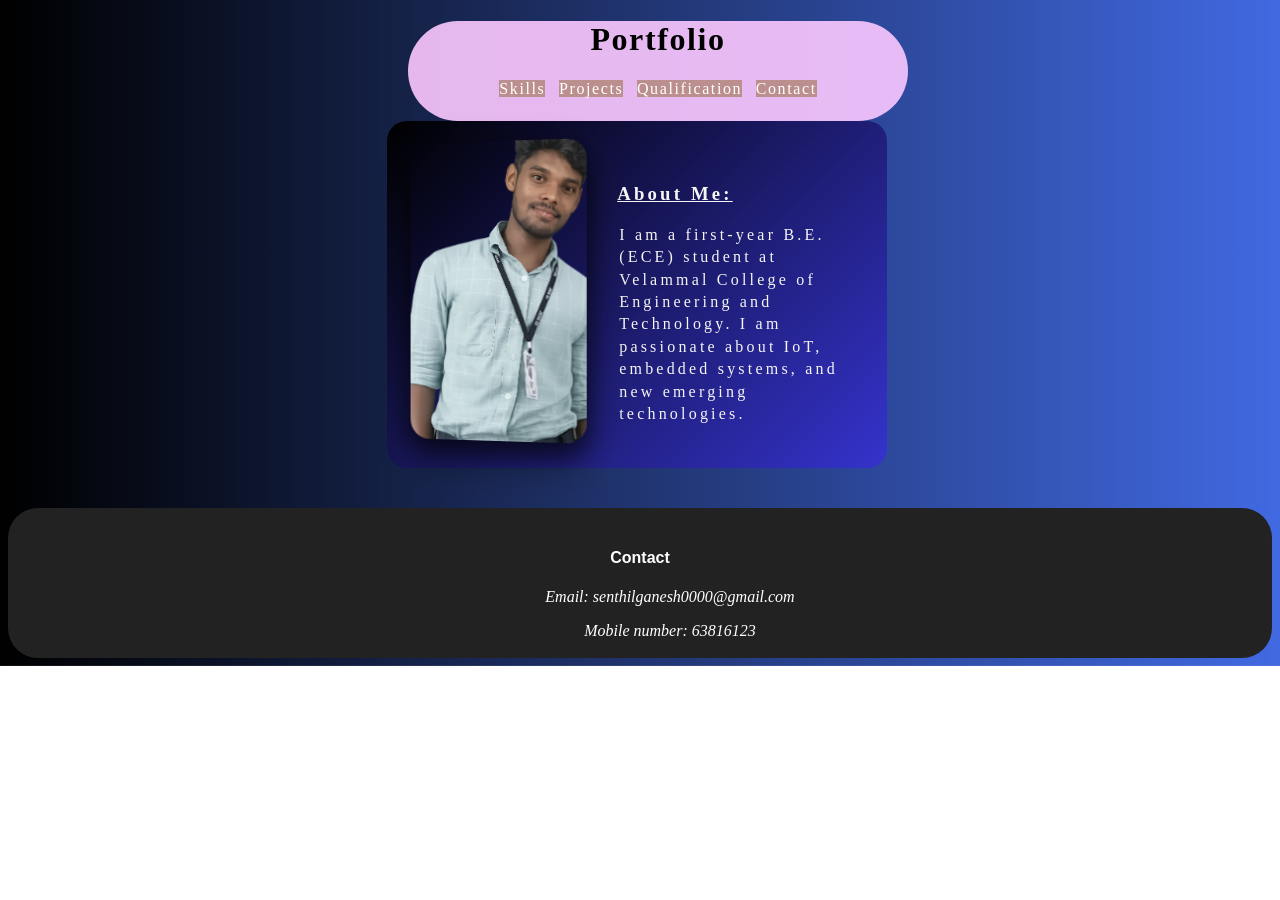
==== Protfolio/index.html @ 458b2231 "Add files via upload" ====
<!DOCTYPE html>
<html>
<head>
    <title>Senthi Ganesh Paulraj.K</title>
    <meta charset="UTF-8">
    <link rel="stylesheet" href="style.css">
</head>

<body>

    <!-- Top Menu -->
    <div class="top-menu">
        <h1>Portfolio</h1>
        <a href="skills.html" style="text-decoration: none;">Skills</a>
        <a href="projects.html" style="text-decoration: none;">Projects</a>
        <a href="qualification.html" style="text-decoration: none;">Qualification</a>
        <a href="#conc" style="text-decoration: none;">Contact</a>
    </div>

    <!-- About Section with Image -->
    <div class="about">
        <div class="about-content">

            <!-- Profile Image -->
            <div class="profile-img">
                <img src="senthil.png" alt="Senthil">
            </div>

            <!-- About Text -->
            <div class="about-text">
                <h3>About Me:</h3>
                <article>
                    I am a first-year B.E. (ECE) student at Velammal College of Engineering and Technology.
                    I am passionate about IoT, embedded systems, and new emerging technologies.
                </article>
            </div>

        </div>
    </div>

    <!-- Contact Section -->
    <div class="contact" id="conc">
        <h4>Contact</h4>
        <address>
            <p>Email:
                <a href="mailto:senthilganesh0000@gmail.com" style="text-decoration: none;color: white;">
                    senthilganesh0000@gmail.com
                </a>
            </p>
            <p>Mobile number: 63816123</p>
        </address>
    </div>

</body>
</html>
---- Protfolio/style.css ----
body {
  background-image: linear-gradient(90deg,#000000,royalblue);
  background-size: cover;        
  background-position: center;   
  background-repeat: no-repeat;  
  text-decoration: none;
}

.top-menu{
    background-color: rgba(252, 200, 255, 0.9);
    text-decoration: none;
    font-family: Cambria, Cochin, Georgia, Times, 'Times New Roman', serif;
    letter-spacing: 0.1em;
    text-align: center;
    width: 500px;
    height: 100px;
   margin-left: 400px;
   word-spacing: 0.5em;
   border-radius: 200px;
}
.top-menu a{
    color: white;
    background-color: rosybrown;
}

.about{
  background: linear-gradient(135deg, #000000, #3533cd);
  border-radius: 20px;
  letter-spacing: 0.2em;
  width: 500px;
  line-height: 1.4em;
  color: whitesmoke;
  margin-left:30%;
}
.about h3{
    text-decoration: underline;
}
.about article{
    margin-left: 2px;
}
.about:hover {
  transition: transform 0.3s ease;
   transform: scale(1.05);
  background-color: #00adb5;
}

.projects {
  padding: 20px;
  text-align: center;
}

.projects h3{
      font-family: Verdana, Geneva, Tahoma, sans-serif;
      color: white;
}

#repo-container {
  display: grid;
  grid-template-columns: repeat(auto-fit, minmax(250px, 1fr));
  gap: 20px;
  margin-top: 20px;
}

.repo-card {
   background-color: #333;
  color: white;
  padding: 20px;
  border-radius: 10px;
  transition: transform 0.3s, background 0.3s;
}

.repo-card:hover {
  transform: scale(1.05);
  background-color: #00adb5;
  box-shadow: black 0px 0px 10px;
}

.repo-card h4 {
  margin-bottom: 10px;
}

.repo-card a {
  text-decoration: none;
  color: #00d4ff;
  font-weight: bold;
}

.contact{
    background-color: black;
    color: white;
    border-radius: 30px;
    height: 110px;
}

.contact h4{
  font-family: Verdana, Geneva, Tahoma, sans-serif;
  text-align: center;
}

.contact address{
    margin-left: 60px;
}

.contact:hover{
    transform: scale(1.05);
    box-shadow: black 0px 0px 10px;
    transition: transform 0.3s ease;
}

.skills-container {
  padding: 40px;
  text-align: center;
}

.skills-container h2 {
  margin-bottom: 20px;
  font-size: 28px;
}

.skills-grid {
  display: grid;
  grid-template-columns: repeat(auto-fit, minmax(150px, 1fr));
  gap: 20px;
}

.skill-card {
  background-color: #333;
  color: white;
  padding: 20px;
  border-radius: 10px;
  transition: transform 0.3s, background 0.3s;
}

.skill-card:hover {
  transform: scale(1.05);
  background-color: #00adb5;
}

.contact {
  background-color: #222;
  color: white;
  text-align: center;
  padding: 20px;
  margin-top: 40px;
}

.contact a {
  color: #00adb5;
  text-decoration: none;
}

.contact a:hover {
  text-decoration: underline;
}

.qualification-container {
  text-align: center;
  margin: 40px auto;
  width: 80%;
  color: white;
}

.qualification-container h2 {
  margin-bottom: 20px;
  font-size: 28px;
}

.qualification-card {
  background: linear-gradient(135deg, #000000, #3533cd);
  padding: 20px;
  margin: 20px auto;
  border-radius: 15px;
  width: 70%;
  max-width: 600px;
}

.qualification-card:hover {
  transform: scale(1.05);
  box-shadow: 0 0 20px rgba(0, 198, 255, 0.5);
}

.qualification-card h3 {
  margin-bottom: 10px;
}

.qualification-card p {
  line-height: 1.5em;
}

.top-menu nav a i {
  font-size: 18px;
}

.top-menu nav a:first-child {
  margin-right: 15px;
}


.about-content {
  display: flex;
  align-items: center;
  gap: 30px;
  padding: 20px;
}


.profile-img img {
  width: 180px;
  height: 300px;
  border-radius: 20px;
  object-fit: cover;

  box-shadow:
    0 10px 25px rgba(0,0,0,0.6),
    0 20px 40px rgba(0,0,0,0.4);

  transform: perspective(1000px) rotateY(-12deg);
  transition: all 0.5s ease;
}

/* Hover effect */
.profile-img img:hover {
  transform: perspective(1000px) rotateY(0deg) scale(1.08);
  box-shadow:
    0 15px 35px rgba(0,0,0,0.8),
    0 25px 50px rgba(0,0,0,0.5);
}
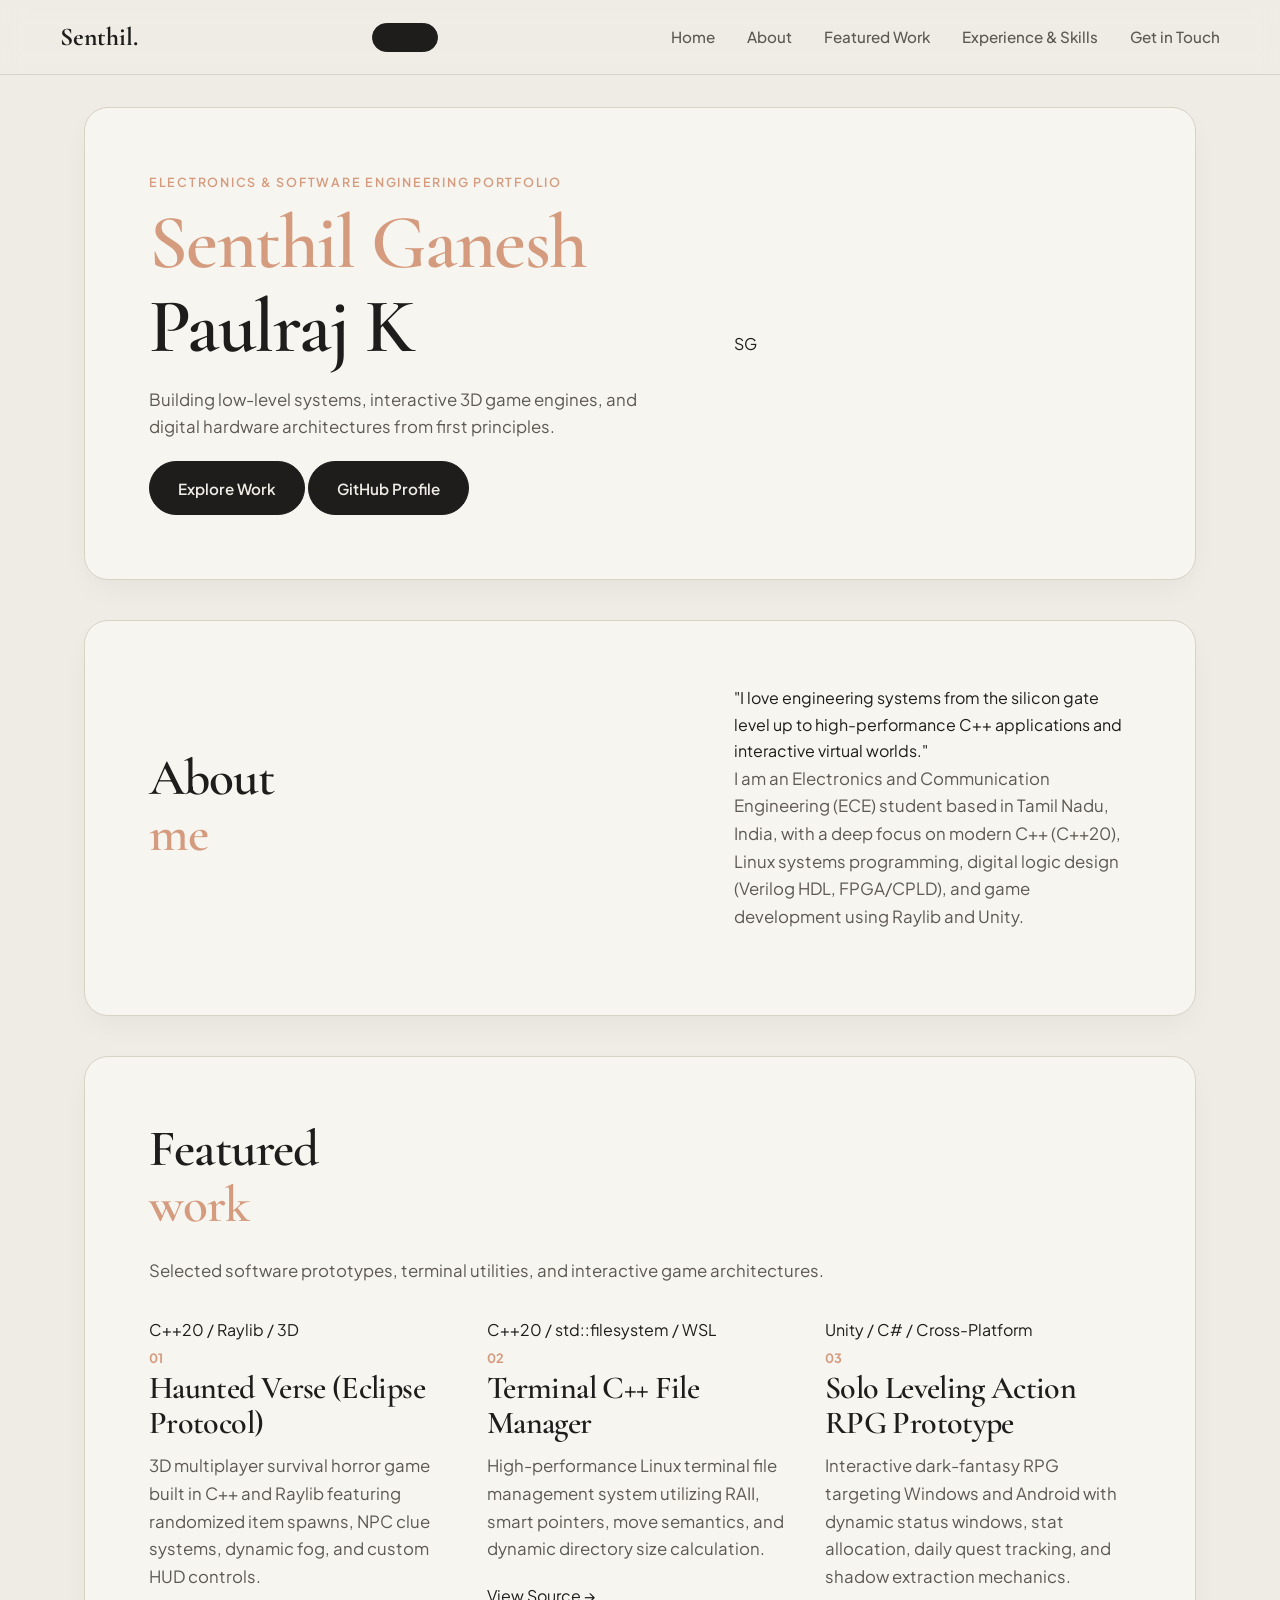
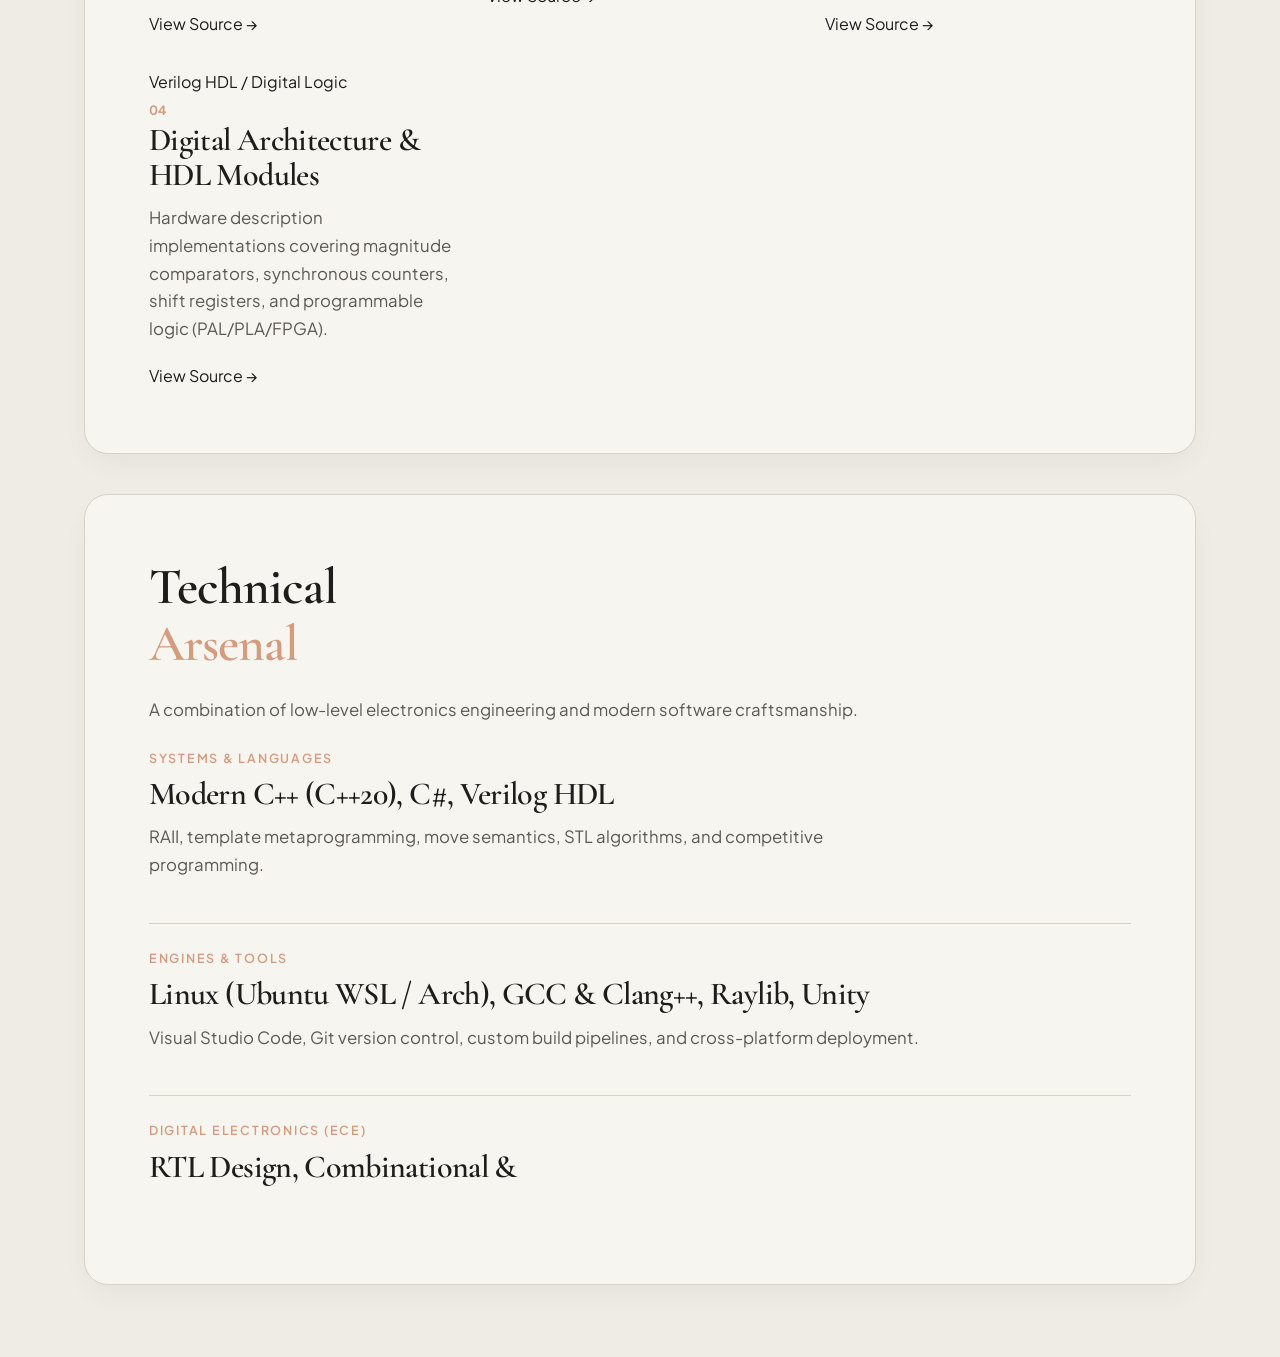
==== commit 9d1df734: "Edit 2.0" ====
--- a/Protfolio/index.html
+++ b/Protfolio/index.html
@@ -1,55 +1,166 @@
 <!DOCTYPE html>
-<html>
+<html lang="en">
 <head>
-    <title>Senthi Ganesh Paulraj.K</title>
-    <meta charset="UTF-8">
-    <link rel="stylesheet" href="style.css">
+  <meta charset="UTF-8" />
+  <meta name="viewport" content="width=device-width, initial-scale=1.0" />
+  <title>Senthil Ganesh Paulraj K | Engineering & Software Portfolio</title>
+  <link rel="stylesheet" href="style.css" />
 </head>
-
 <body>
 
-    <!-- Top Menu -->
-    <div class="top-menu">
-        <h1>Portfolio</h1>
-        <a href="skills.html" style="text-decoration: none;">Skills</a>
-        <a href="projects.html" style="text-decoration: none;">Projects</a>
-        <a href="qualification.html" style="text-decoration: none;">Qualification</a>
-        <a href="#conc" style="text-decoration: none;">Contact</a>
+  <!-- Top Editorial Navigation -->
+  <header class="navbar">
+    <div class="nav-container">
+      <a href="#home" class="brand">Senthil<span>.</span></a>
+      <button class="menu-toggle" aria-label="Toggle Navigation" aria-expanded="false">
+        <span></span>
+        <span></span>
+      </button>
+      <ul class="nav-links">
+        <li><a href="#home" class="active">Home</a></li>
+        <li><a href="#about">About</a></li>
+        <li><a href="#work">Featured Work</a></li>
+        <li><a href="#skills">Experience & Skills</a></li>
+        <li><a href="#contact">Get in Touch</a></li>
+      </ul>
     </div>
+  </header>
 
-    <!-- About Section with Image -->
-    <div class="about">
-        <div class="about-content">
+  <main class="container">
 
-            <!-- Profile Image -->
-            <div class="profile-img">
-                <img src="senthil.png" alt="Senthil">
+    <!-- Slide 1: Hero Section ("Harlow Ellis" Card Style) -->
+    <section id="home" class="slide-card hero-card">
+      <div class="hero-content">
+        <span class="eyebrow">Electronics & Software Engineering Portfolio</span>
+        <h1>
+          <span class="accent-text">Senthil Ganesh</span><br />
+          Paulraj K
+        </h1>
+        <p class="hero-lead">
+          Building low-level systems, interactive 3D game engines, and digital hardware architectures from first principles.
+        </p>
+        <div class="hero-actions">
+          <a href="#work" class="btn btn-primary">Explore Work</a>
+          <a href="https://github.com/senthilganesh-dev" target="_blank" rel="noopener" class="btn btn-outline">GitHub Profile</a>
+        </div>
+      </div>
+
+      <div class="hero-visual">
+        <div class="arch-frame">
+          <!-- Replace src with your actual profile image path in the repo (e.g., assets/profile.jpg) -->
+          <img src="https://images.unsplash.com/photo-1534528741775-53994a69daeb?auto=format&fit=crop&w=800&q=80" alt="Senthil Ganesh Paulraj K" onerror="this.style.display='none'" />
+          <div class="arch-fallback">SG</div>
+        </div>
+      </div>
+    </section>
+
+    <!-- Slide 2: About Me & Philosophy Split -->
+    <section id="about" class="slide-card about-card">
+      <div class="about-header">
+        <h2>About <br /><span class="accent-text">me</span></h2>
+      </div>
+
+      <div class="about-Quote">
+        <blockquote class="editorial-quote">
+          "I love engineering systems from the silicon gate level up to high-performance C++ applications and interactive virtual worlds."
+        </blockquote>
+        <p>
+          I am an Electronics and Communication Engineering (ECE) student based in Tamil Nadu, India, with a deep focus on modern C++ (C++20), Linux systems programming, digital logic design (Verilog HDL, FPGA/CPLD), and game development using Raylib and Unity.
+        </p>
+      </div>
+    </section>
+
+    <!-- Slide 3: Featured Work / Projects -->
+    <section id="work" class="slide-card work-card">
+      <div class="section-header">
+        <h2>Featured <br /><span class="accent-text">work</span></h2>
+        <p>Selected software prototypes, terminal utilities, and interactive game architectures.</p>
+      </div>
+
+      <div class="projects-grid">
+        <!-- Project 01 -->
+        <article class="project-item">
+          <div class="project-preview">
+            <span class="project-tag">C++20 / Raylib / 3D</span>
+          </div>
+          <div class="project-meta">
+            <span class="index-num">01</span>
+            <div>
+              <h3>Haunted Verse (Eclipse Protocol)</h3>
+              <p>3D multiplayer survival horror game built in C++ and Raylib featuring randomized item spawns, NPC clue systems, dynamic fog, and custom HUD controls.</p>
+              <a href="https://github.com/senthilganesh-dev" target="_blank" rel="noopener" class="project-link">View Source &rarr;</a>
             </div>
+          </div>
+        </article>
 
-            <!-- About Text -->
-            <div class="about-text">
-                <h3>About Me:</h3>
-                <article>
-                    I am a first-year B.E. (ECE) student at Velammal College of Engineering and Technology.
-                    I am passionate about IoT, embedded systems, and new emerging technologies.
-                </article>
+        <!-- Project 02 -->
+        <article class="project-item">
+          <div class="project-preview">
+            <span class="project-tag">C++20 / std::filesystem / WSL</span>
+          </div>
+          <div class="project-meta">
+            <span class="index-num">02</span>
+            <div>
+              <h3>Terminal C++ File Manager</h3>
+              <p>High-performance Linux terminal file management system utilizing RAII, smart pointers, move semantics, and dynamic directory size calculation.</p>
+              <a href="https://github.com/senthilganesh-dev" target="_blank" rel="noopener" class="project-link">View Source &rarr;</a>
             </div>
+          </div>
+        </article>
 
+        <!-- Project 03 -->
+        <article class="project-item">
+          <div class="project-preview">
+            <span class="project-tag">Unity / C# / Cross-Platform</span>
+          </div>
+          <div class="project-meta">
+            <span class="index-num">03</span>
+            <div>
+              <h3>Solo Leveling Action RPG Prototype</h3>
+              <p>Interactive dark-fantasy RPG targeting Windows and Android with dynamic status windows, stat allocation, daily quest tracking, and shadow extraction mechanics.</p>
+              <a href="https://github.com/senthilganesh-dev" target="_blank" rel="noopener" class="project-link">View Source &rarr;</a>
+            </div>
+          </div>
+        </article>
+
+        <!-- Project 04 -->
+        <article class="project-item">
+          <div class="project-preview">
+            <span class="project-tag">Verilog HDL / Digital Logic</span>
+          </div>
+          <div class="project-meta">
+            <span class="index-num">04</span>
+            <div>
+              <h3>Digital Architecture & HDL Modules</h3>
+              <p>Hardware description implementations covering magnitude comparators, synchronous counters, shift registers, and programmable logic (PAL/PLA/FPGA).</p>
+              <a href="https://github.com/senthilganesh-dev" target="_blank" rel="noopener" class="project-link">View Source &rarr;</a>
+            </div>
+          </div>
+        </article>
+      </div>
+    </section>
+
+    <!-- Slide 4: Experience & Technical Stack -->
+    <section id="skills" class="slide-card experience-card">
+      <div class="experience-split">
+        <div class="experience-intro">
+          <h2>Technical <br /><span class="accent-text"> Arsenal</span></h2>
+          <p>A combination of low-level electronics engineering and modern software craftsmanship.</p>
         </div>
-    </div>
 
-    <!-- Contact Section -->
-    <div class="contact" id="conc">
-        <h4>Contact</h4>
-        <address>
-            <p>Email:
-                <a href="mailto:senthilganesh0000@gmail.com" style="text-decoration: none;color: white;">
-                    senthilganesh0000@gmail.com
-                </a>
-            </p>
-            <p>Mobile number: 63816123</p>
-        </address>
-    </div>
+        <div class="experience-list">
+          <div class="experience-item">
+            <span class="eyebrow">SYSTEMS & LANGUAGES</span>
+            <h3>Modern C++ (C++20), C#, Verilog HDL</h3>
+            <p>RAII, template metaprogramming, move semantics, STL algorithms, and competitive programming.</p>
+          </div>
 
-</body>
-</html>
+          <div class="experience-item">
+            <span class="eyebrow">ENGINES & TOOLS</span>
+            <h3>Linux (Ubuntu WSL / Arch), GCC & Clang++, Raylib, Unity</h3>
+            <p>Visual Studio Code, Git version control, custom build pipelines, and cross-platform deployment.</p>
+          </div>
+
+          <div class="experience-item">
+            <span class="eyebrow">DIGITAL ELECTRONICS (ECE)</span>
+            <h3>RTL Design, Combinational &
--- a/Protfolio/style.css
+++ b/Protfolio/style.css
@@ -1,227 +1,420 @@
+/* ==========================================================================
+   1. GOOGLE FONTS & EDITORIAL VARIABLES ("Harlow Ellis" Aesthetic)
+   ========================================================================== */
+@import url('https://fonts.googleapis.com/css2?family=Cormorant+Garamond:ital,wght@0,500;0,600;0,700;1,400&family=Plus+Jakarta+Sans:wght@400;500;600;700&display=swap');
+
+:root {
+  /* Color Palette - Extracted from Reference Image */
+  --bg-primary: #EFECE6;        /* Soft warm alabaster / cream */
+  --bg-secondary: #E6E1D8;      /* Slightly deeper warm stone for cards */
+  --bg-surface: #F7F5F0;        /* Elevated card surface */
+  --text-primary: #1E1D1B;      /* Deep editorial charcoal */
+  --text-secondary: #5C5852;    /* Muted warm taupe-grey for body text */
+  --accent-terracotta: #D59B7E; /* Signature warm peach / terracotta */
+  --accent-hover: #BF7E5E;      /* Darker terracotta for interactive states */
+  --border-subtle: #D8D2C7;     /* Hairline divider color */
+
+  /* Typography */
+  --font-serif: 'Cormorant Garamond', Georgia, serif;
+  --font-sans: 'Plus Jakarta Sans', -apple-system, BlinkMacSystemFont, sans-serif;
+
+  /* Layout & Spacing */
+  --max-width: 1160px;
+  --radius-card: 24px;
+  --radius-arch: 220px 220px 16px 16px;
+  --radius-pill: 9999px;
+  --shadow-soft: 0 12px 32px -8px rgba(30, 29, 27, 0.06);
+  --shadow-hover: 0 20px 40px -12px rgba(30, 29, 27, 0.12);
+  --transition: all 0.3s cubic-bezier(0.25, 0.8, 0.25, 1);
+}
+
+/* ==========================================================================
+   2. RESET & BASE ACCESSIBILITY
+   ========================================================================== */
+*, *::before, *::after {
+  box-sizing: border-box;
+  margin: 0;
+  padding: 0;
+}
+
+html {
+  scroll-behavior: smooth;
+  font-size: 16px;
+}
+
 body {
-  background-image: linear-gradient(90deg,#000000,royalblue);
-  background-size: cover;        
-  background-position: center;   
-  background-repeat: no-repeat;  
+  background-color: var(--bg-primary);
+  color: var(--text-primary);
+  font-family: var(--font-sans);
+  line-height: 1.65;
+  -webkit-font-smoothing: antialiased;
+  overflow-x: hidden;
+}
+
+/* Clear focus states for keyboard navigation */
+:focus-visible {
+  outline: 2px solid var(--accent-terracotta);
+  outline-offset: 4px;
+}
+
+/* ==========================================================================
+   3. EDITORIAL TYPOGRAPHY
+   ========================================================================== */
+h1, h2, h3, h4, .serif-heading {
+  font-family: var(--font-serif);
+  font-weight: 600;
+  line-height: 1.1;
+  color: var(--text-primary);
+  letter-spacing: -0.02em;
+}
+
+h1 {
+  font-size: clamp(3rem, 6vw, 5.25rem);
+  margin-bottom: 1rem;
+}
+
+/* Two-tone heading effect like "Harlow / Ellis" & "About / me" */
+h1 span, h2 span, .accent-text, .highlight {
+  color: var(--accent-terracotta);
+  display: inline-block;
+}
+
+h2 {
+  font-size: clamp(2.25rem, 4vw, 3.5rem);
+  margin-bottom: 1.5rem;
+}
+
+h3 {
+  font-size: clamp(1.5rem, 2.5vw, 2rem);
+  margin-bottom: 0.75rem;
+}
+
+p {
+  color: var(--text-secondary);
+  font-size: 1.05rem;
+  max-width: 65ch;
+  margin-bottom: 1.25rem;
+}
+
+/* Small uppercase editorial labels (like "INTERIOR PHOTOGRAPHY PORTFOLIO") */
+.subtitle, .eyebrow, .meta-label, small {
+  font-family: var(--font-sans);
+  font-size: 0.78rem;
+  font-weight: 600;
+  text-transform: uppercase;
+  letter-spacing: 0.14em;
+  color: var(--accent-terracotta);
+  display: block;
+  margin-bottom: 0.5rem;
+}
+
+a {
+  color: var(--text-primary);
   text-decoration: none;
-}
-
-.top-menu{
-    background-color: rgba(252, 200, 255, 0.9);
-    text-decoration: none;
-    font-family: Cambria, Cochin, Georgia, Times, 'Times New Roman', serif;
-    letter-spacing: 0.1em;
+  transition: var(--transition);
+}
+
+a:hover {
+  color: var(--accent-hover);
+}
+
+/* ==========================================================================
+   4. NAVIGATION BAR (Clean, Understandable & Sticky)
+   ========================================================================== */
+header, nav, .navbar, .top-bar {
+  position: sticky;
+  top: 0;
+  z-index: 1000;
+  background: rgba(239, 236, 230, 0.88);
+  backdrop-filter: blur(12px);
+  -webkit-backdrop-filter: blur(12px);
+  border-bottom: 1px solid var(--border-subtle);
+  padding: 1rem 2rem;
+}
+
+nav, .nav-container {
+  max-width: var(--max-width);
+  margin: 0 auto;
+  display: flex;
+  justify-content: space-between;
+  align-items: center;
+  flex-wrap: wrap;
+  gap: 1rem;
+}
+
+.logo, .brand {
+  font-family: var(--font-serif);
+  font-size: 1.6rem;
+  font-weight: 700;
+  color: var(--text-primary);
+}
+
+nav ul, .nav-links {
+  display: flex;
+  gap: 2rem;
+  list-style: none;
+  align-items: center;
+}
+
+nav a, .nav-links a {
+  font-size: 0.95rem;
+  font-weight: 500;
+  color: var(--text-secondary);
+  padding: 0.4rem 0;
+  position: relative;
+}
+
+nav a:hover, .nav-links a:hover, nav a.active {
+  color: var(--text-primary);
+}
+
+nav a::after {
+  content: '';
+  position: absolute;
+  bottom: 0;
+  left: 0;
+  width: 0%;
+  height: 2px;
+  background-color: var(--accent-terracotta);
+  transition: var(--transition);
+}
+
+nav a:hover::after {
+  width: 100%;
+}
+
+/* ==========================================================================
+   5. CONTAINERS, SECTIONS & SLIDE-CARD LAYOUT
+   ========================================================================== */
+main, .container, .wrapper {
+  max-width: var(--max-width);
+  margin: 0 auto;
+  padding: 2rem 1.5rem;
+}
+
+section, .section, .card-section {
+  background-color: var(--bg-surface);
+  border: 1px solid var(--border-subtle);
+  border-radius: var(--radius-card);
+  padding: clamp(2rem, 5vw, 4.5rem);
+  margin-bottom: 2.5rem;
+  box-shadow: var(--shadow-soft);
+  transition: var(--transition);
+}
+
+section:hover {
+  box-shadow: var(--shadow-hover);
+}
+
+/* Hero & About Split Layout */
+.hero, #home, #about, .split-section {
+  display: grid;
+  grid-template-columns: 1.15fr 0.85fr;
+  align-items: center;
+  gap: 3rem;
+}
+
+/* ==========================================================================
+   6. ARCHED PORTRAIT & IMAGE STYLING
+   ========================================================================== */
+img {
+  max-width: 100%;
+  height: auto;
+  display: block;
+  object-fit: cover;
+}
+
+/* Signature Arch Shape for Profile / Hero / About Images */
+.hero img, #about img, .profile-img, .avatar, .arch-img {
+  border-radius: var(--radius-arch);
+  width: 100%;
+  max-width: 380px;
+  aspect-ratio: 3 / 4;
+  margin: 0 auto;
+  box-shadow: var(--shadow-soft);
+  border: 4px solid var(--bg-primary);
+}
+
+/* ==========================================================================
+   7. PROJECTS / FEATURED WORK GRID
+   ========================================================================== */
+.projects-grid, .work-grid, .portfolio-grid, .grid {
+  display: grid;
+  grid-template-columns: repeat(auto-fit, minmax(300px, 1fr));
+  gap: 2rem;
+  margin-top: 2rem;
+}
+
+.project-card, .card, .work-item {
+  background: var(--bg-primary);
+  border-radius: 16px;
+  overflow: hidden;
+  border: 1px solid var(--border-subtle);
+  transition: var(--transition);
+  display: flex;
+  flex-direction: column;
+}
+
+.project-card:hover, .card:hover, .work-item:hover {
+  transform: translateY(-6px);
+  box-shadow: var(--shadow-hover);
+  border-color: var(--accent-terracotta);
+}
+
+.project-card img, .card img {
+  width: 100%;
+  aspect-ratio: 16 / 10;
+  object-fit: cover;
+}
+
+.project-info, .card-content, .card-body {
+  padding: 1.5rem;
+}
+
+/* Numbered index style from reference ("01 — Project Name") */
+.project-number, .index-num {
+  font-family: var(--font-sans);
+  font-size: 0.8rem;
+  font-weight: 700;
+  color: var(--accent-terracotta);
+  margin-right: 0.5rem;
+}
+
+/* ==========================================================================
+   8. EXPERIENCE & SKILLS TIMELINE (Clean Editorial Dividers)
+   ========================================================================== */
+.experience-list, .timeline, .skills-list {
+  display: flex;
+  flex-direction: column;
+  gap: 1.5rem;
+  margin-top: 1.5rem;
+}
+
+.experience-item, .timeline-item {
+  padding-bottom: 1.5rem;
+  border-bottom: 1px solid var(--border-subtle);
+}
+
+.experience-item:last-child, .timeline-item:last-child {
+  border-bottom: none;
+}
+
+/* Skill Badges / Tags */
+.skills, .tags, .tech-stack {
+  display: flex;
+  flex-wrap: wrap;
+  gap: 0.65rem;
+  margin-top: 1rem;
+}
+
+.skill-tag, .tag, .badge {
+  background-color: var(--bg-secondary);
+  color: var(--text-primary);
+  font-size: 0.85rem;
+  font-weight: 500;
+  padding: 0.45rem 1rem;
+  border-radius: var(--radius-pill);
+  border: 1px solid var(--border-subtle);
+  transition: var(--transition);
+}
+
+.skill-tag:hover, .tag:hover, .badge:hover {
+  background-color: var(--accent-terracotta);
+  color: #fff;
+  border-color: var(--accent-terracotta);
+}
+
+/* ==========================================================================
+   9. "GET IN TOUCH" & BUTTONS (Horizontal Table-Row Style from Image)
+   ========================================================================== */
+.contact-row, .contact-item, .info-row {
+  display: flex;
+  justify-content: space-between;
+  align-items: center;
+  padding: 1rem 0;
+  border-bottom: 1px solid var(--text-primary);
+  gap: 1rem;
+}
+
+.contact-row strong, .contact-label {
+  font-size: 0.78rem;
+  text-transform: uppercase;
+  letter-spacing: 0.12em;
+  color: var(--accent-terracotta);
+  min-width: 100px;
+}
+
+/* Buttons */
+.btn, button, input[type="submit"], .cta-button {
+  display: inline-flex;
+  align-items: center;
+  justify-content: center;
+  gap: 0.5rem;
+  background-color: var(--text-primary);
+  color: var(--bg-primary);
+  font-family: var(--font-sans);
+  font-size: 0.95rem;
+  font-weight: 600;
+  padding: 0.85rem 1.75rem;
+  border-radius: var(--radius-pill);
+  border: 1px solid var(--text-primary);
+  cursor: pointer;
+  transition: var(--transition);
+}
+
+.btn:hover, button:hover, .cta-button:hover {
+  background-color: var(--accent-terracotta);
+  border-color: var(--accent-terracotta);
+  color: #fff;
+  transform: translateY(-2px);
+}
+
+/* Form inputs if present */
+input, textarea {
+  width: 100%;
+  background: transparent;
+  border: none;
+  border-bottom: 1px solid var(--text-primary);
+  padding: 0.85rem 0;
+  font-family: var(--font-sans);
+  font-size: 1rem;
+  color: var(--text-primary);
+  margin-bottom: 1.5rem;
+  transition: var(--transition);
+}
+
+input:focus, textarea:focus {
+  outline: none;
+  border-bottom-color: var(--accent-terracotta);
+}
+
+/* ==========================================================================
+   10. RESPONSIVE DESIGN (Mobile & Tablet Friendly)
+   ========================================================================== */
+@media (max-width: 860px) {
+  .hero, #home, #about, .split-section {
+    grid-template-columns: 1fr;
     text-align: center;
-    width: 500px;
-    height: 100px;
-   margin-left: 400px;
-   word-spacing: 0.5em;
-   border-radius: 200px;
-}
-.top-menu a{
-    color: white;
-    background-color: rosybrown;
-}
-
-.about{
-  background: linear-gradient(135deg, #000000, #3533cd);
-  border-radius: 20px;
-  letter-spacing: 0.2em;
-  width: 500px;
-  line-height: 1.4em;
-  color: whitesmoke;
-  margin-left:30%;
-}
-.about h3{
-    text-decoration: underline;
-}
-.about article{
-    margin-left: 2px;
-}
-.about:hover {
-  transition: transform 0.3s ease;
-   transform: scale(1.05);
-  background-color: #00adb5;
-}
-
-.projects {
-  padding: 20px;
-  text-align: center;
-}
-
-.projects h3{
-      font-family: Verdana, Geneva, Tahoma, sans-serif;
-      color: white;
-}
-
-#repo-container {
-  display: grid;
-  grid-template-columns: repeat(auto-fit, minmax(250px, 1fr));
-  gap: 20px;
-  margin-top: 20px;
-}
-
-.repo-card {
-   background-color: #333;
-  color: white;
-  padding: 20px;
-  border-radius: 10px;
-  transition: transform 0.3s, background 0.3s;
-}
-
-.repo-card:hover {
-  transform: scale(1.05);
-  background-color: #00adb5;
-  box-shadow: black 0px 0px 10px;
-}
-
-.repo-card h4 {
-  margin-bottom: 10px;
-}
-
-.repo-card a {
-  text-decoration: none;
-  color: #00d4ff;
-  font-weight: bold;
-}
-
-.contact{
-    background-color: black;
-    color: white;
-    border-radius: 30px;
-    height: 110px;
-}
-
-.contact h4{
-  font-family: Verdana, Geneva, Tahoma, sans-serif;
-  text-align: center;
-}
-
-.contact address{
-    margin-left: 60px;
-}
-
-.contact:hover{
-    transform: scale(1.05);
-    box-shadow: black 0px 0px 10px;
-    transition: transform 0.3s ease;
-}
-
-.skills-container {
-  padding: 40px;
-  text-align: center;
-}
-
-.skills-container h2 {
-  margin-bottom: 20px;
-  font-size: 28px;
-}
-
-.skills-grid {
-  display: grid;
-  grid-template-columns: repeat(auto-fit, minmax(150px, 1fr));
-  gap: 20px;
-}
-
-.skill-card {
-  background-color: #333;
-  color: white;
-  padding: 20px;
-  border-radius: 10px;
-  transition: transform 0.3s, background 0.3s;
-}
-
-.skill-card:hover {
-  transform: scale(1.05);
-  background-color: #00adb5;
-}
-
-.contact {
-  background-color: #222;
-  color: white;
-  text-align: center;
-  padding: 20px;
-  margin-top: 40px;
-}
-
-.contact a {
-  color: #00adb5;
-  text-decoration: none;
-}
-
-.contact a:hover {
-  text-decoration: underline;
-}
-
-.qualification-container {
-  text-align: center;
-  margin: 40px auto;
-  width: 80%;
-  color: white;
-}
-
-.qualification-container h2 {
-  margin-bottom: 20px;
-  font-size: 28px;
-}
-
-.qualification-card {
-  background: linear-gradient(135deg, #000000, #3533cd);
-  padding: 20px;
-  margin: 20px auto;
-  border-radius: 15px;
-  width: 70%;
-  max-width: 600px;
-}
-
-.qualification-card:hover {
-  transform: scale(1.05);
-  box-shadow: 0 0 20px rgba(0, 198, 255, 0.5);
-}
-
-.qualification-card h3 {
-  margin-bottom: 10px;
-}
-
-.qualification-card p {
-  line-height: 1.5em;
-}
-
-.top-menu nav a i {
-  font-size: 18px;
-}
-
-.top-menu nav a:first-child {
-  margin-right: 15px;
-}
-
-
-.about-content {
-  display: flex;
-  align-items: center;
-  gap: 30px;
-  padding: 20px;
-}
-
-
-.profile-img img {
-  width: 180px;
-  height: 300px;
-  border-radius: 20px;
-  object-fit: cover;
-
-  box-shadow:
-    0 10px 25px rgba(0,0,0,0.6),
-    0 20px 40px rgba(0,0,0,0.4);
-
-  transform: perspective(1000px) rotateY(-12deg);
-  transition: all 0.5s ease;
-}
-
-/* Hover effect */
-.profile-img img:hover {
-  transform: perspective(1000px) rotateY(0deg) scale(1.08);
-  box-shadow:
-    0 15px 35px rgba(0,0,0,0.8),
-    0 25px 50px rgba(0,0,0,0.5);
-}
+  }
+
+  .hero p, #about p {
+    margin-left: auto;
+    margin-right: auto;
+  }
+
+  nav, .nav-container {
+    justify-content: center;
+  }
+
+  nav ul, .nav-links {
+    gap: 1.25rem;
+    flex-wrap: wrap;
+    justify-content: center;
+  }
+
+  .contact-row, .contact-item {
+    flex-direction: column;
+    align-items: flex-start;
+    gap: 0.25rem;
+  }
+}
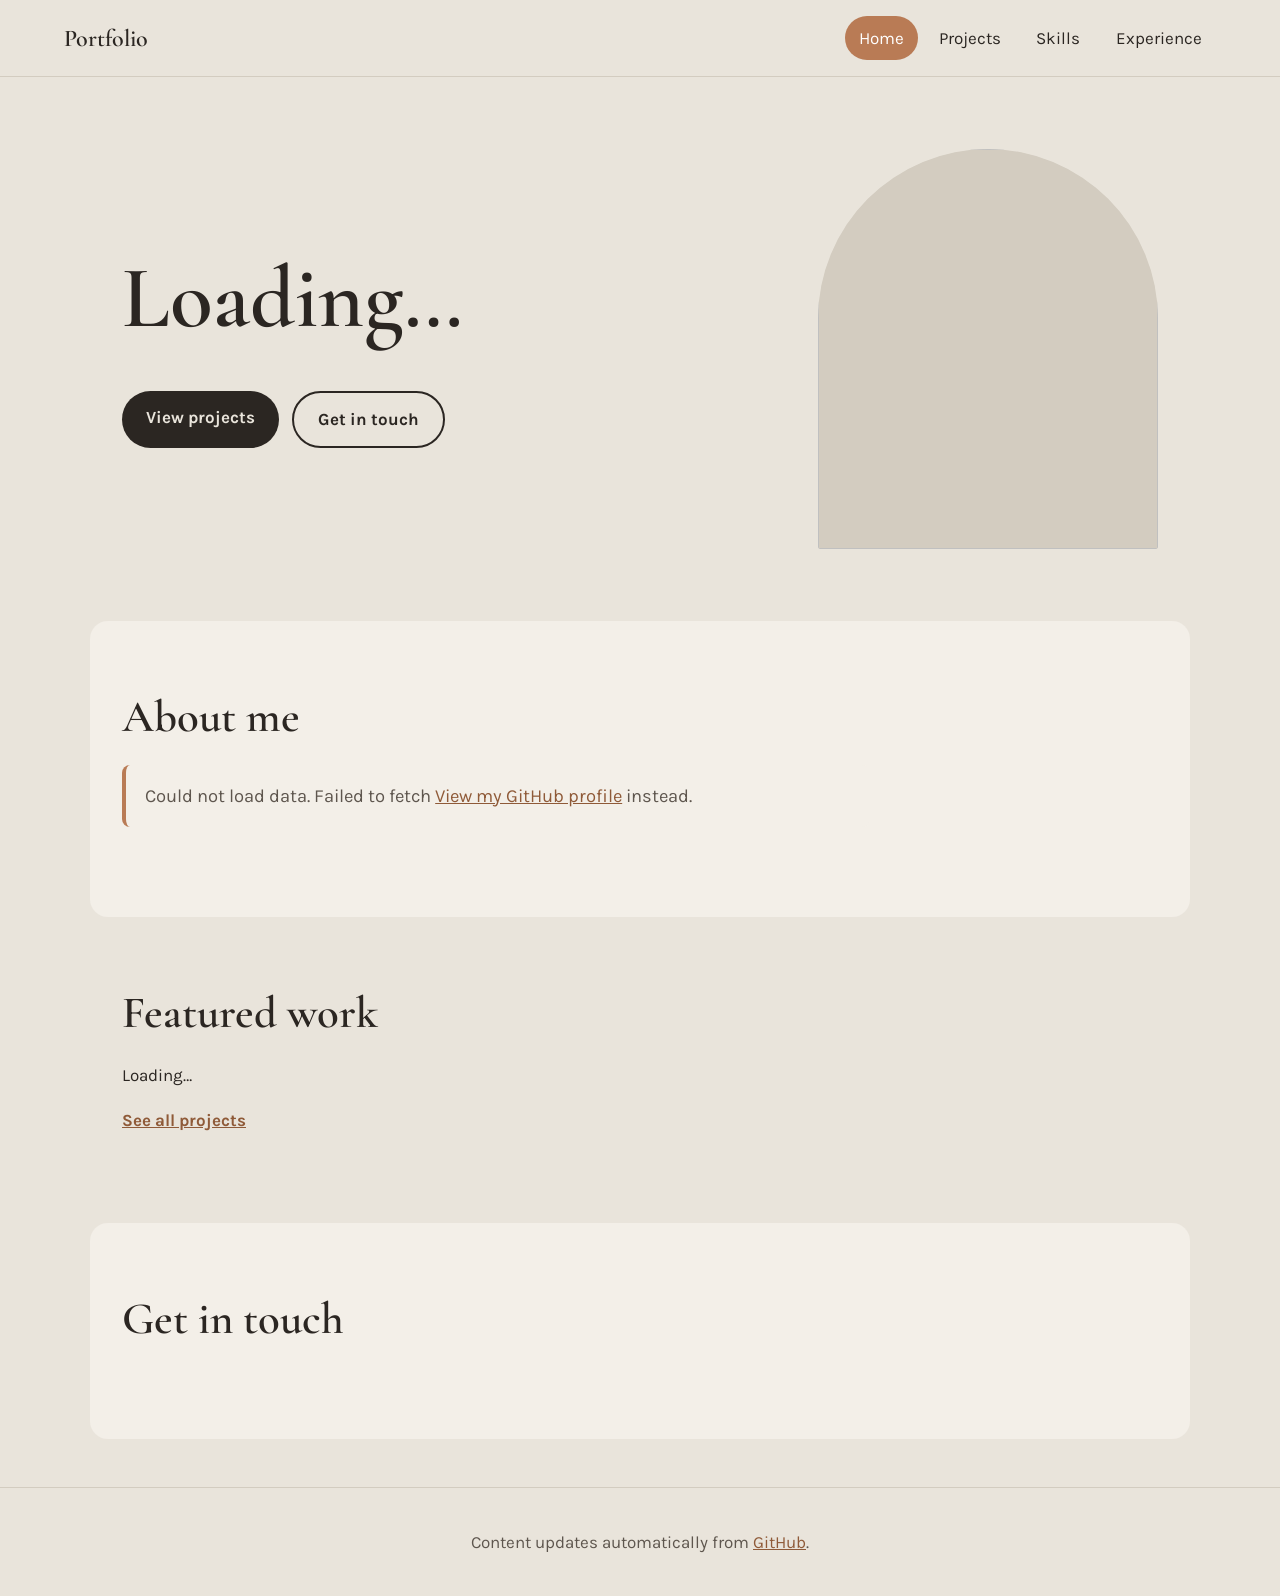
==== commit 03f6a1b8: "Edit 2.1" ====
--- a/Protfolio/index.html
+++ b/Protfolio/index.html
@@ -1,166 +1,51 @@
 <!DOCTYPE html>
 <html lang="en">
 <head>
-  <meta charset="UTF-8" />
-  <meta name="viewport" content="width=device-width, initial-scale=1.0" />
-  <title>Senthil Ganesh Paulraj K | Engineering & Software Portfolio</title>
-  <link rel="stylesheet" href="style.css" />
+<meta charset="UTF-8">
+<meta name="viewport" content="width=device-width, initial-scale=1">
+<title>Home | Senthil Ganesh Paulraj</title>
+<meta name="description" content="Portfolio of Senthil Ganesh Paulraj, built live from GitHub.">
+<link rel="preconnect" href="https://fonts.googleapis.com">
+<link rel="preconnect" href="https://fonts.gstatic.com" crossorigin>
+<link href="https://fonts.googleapis.com/css2?family=Cormorant+Garamond:wght@500;600&family=Karla:wght@400;500;700&display=swap" rel="stylesheet">
+<link rel="stylesheet" href="style.css">
 </head>
-<body>
-
-  <!-- Top Editorial Navigation -->
-  <header class="navbar">
-    <div class="nav-container">
-      <a href="#home" class="brand">Senthil<span>.</span></a>
-      <button class="menu-toggle" aria-label="Toggle Navigation" aria-expanded="false">
-        <span></span>
-        <span></span>
-      </button>
-      <ul class="nav-links">
-        <li><a href="#home" class="active">Home</a></li>
-        <li><a href="#about">About</a></li>
-        <li><a href="#work">Featured Work</a></li>
-        <li><a href="#skills">Experience & Skills</a></li>
-        <li><a href="#contact">Get in Touch</a></li>
-      </ul>
-    </div>
-  </header>
-
-  <main class="container">
-
-    <!-- Slide 1: Hero Section ("Harlow Ellis" Card Style) -->
-    <section id="home" class="slide-card hero-card">
-      <div class="hero-content">
-        <span class="eyebrow">Electronics & Software Engineering Portfolio</span>
-        <h1>
-          <span class="accent-text">Senthil Ganesh</span><br />
-          Paulraj K
-        </h1>
-        <p class="hero-lead">
-          Building low-level systems, interactive 3D game engines, and digital hardware architectures from first principles.
-        </p>
-        <div class="hero-actions">
-          <a href="#work" class="btn btn-primary">Explore Work</a>
-          <a href="https://github.com/senthilganesh-dev" target="_blank" rel="noopener" class="btn btn-outline">GitHub Profile</a>
-        </div>
-      </div>
-
-      <div class="hero-visual">
-        <div class="arch-frame">
-          <!-- Replace src with your actual profile image path in the repo (e.g., assets/profile.jpg) -->
-          <img src="https://images.unsplash.com/photo-1534528741775-53994a69daeb?auto=format&fit=crop&w=800&q=80" alt="Senthil Ganesh Paulraj K" onerror="this.style.display='none'" />
-          <div class="arch-fallback">SG</div>
-        </div>
-      </div>
-    </section>
-
-    <!-- Slide 2: About Me & Philosophy Split -->
-    <section id="about" class="slide-card about-card">
-      <div class="about-header">
-        <h2>About <br /><span class="accent-text">me</span></h2>
-      </div>
-
-      <div class="about-Quote">
-        <blockquote class="editorial-quote">
-          "I love engineering systems from the silicon gate level up to high-performance C++ applications and interactive virtual worlds."
-        </blockquote>
-        <p>
-          I am an Electronics and Communication Engineering (ECE) student based in Tamil Nadu, India, with a deep focus on modern C++ (C++20), Linux systems programming, digital logic design (Verilog HDL, FPGA/CPLD), and game development using Raylib and Unity.
-        </p>
-      </div>
-    </section>
-
-    <!-- Slide 3: Featured Work / Projects -->
-    <section id="work" class="slide-card work-card">
-      <div class="section-header">
-        <h2>Featured <br /><span class="accent-text">work</span></h2>
-        <p>Selected software prototypes, terminal utilities, and interactive game architectures.</p>
-      </div>
-
-      <div class="projects-grid">
-        <!-- Project 01 -->
-        <article class="project-item">
-          <div class="project-preview">
-            <span class="project-tag">C++20 / Raylib / 3D</span>
-          </div>
-          <div class="project-meta">
-            <span class="index-num">01</span>
-            <div>
-              <h3>Haunted Verse (Eclipse Protocol)</h3>
-              <p>3D multiplayer survival horror game built in C++ and Raylib featuring randomized item spawns, NPC clue systems, dynamic fog, and custom HUD controls.</p>
-              <a href="https://github.com/senthilganesh-dev" target="_blank" rel="noopener" class="project-link">View Source &rarr;</a>
-            </div>
-          </div>
-        </article>
-
-        <!-- Project 02 -->
-        <article class="project-item">
-          <div class="project-preview">
-            <span class="project-tag">C++20 / std::filesystem / WSL</span>
-          </div>
-          <div class="project-meta">
-            <span class="index-num">02</span>
-            <div>
-              <h3>Terminal C++ File Manager</h3>
-              <p>High-performance Linux terminal file management system utilizing RAII, smart pointers, move semantics, and dynamic directory size calculation.</p>
-              <a href="https://github.com/senthilganesh-dev" target="_blank" rel="noopener" class="project-link">View Source &rarr;</a>
-            </div>
-          </div>
-        </article>
-
-        <!-- Project 03 -->
-        <article class="project-item">
-          <div class="project-preview">
-            <span class="project-tag">Unity / C# / Cross-Platform</span>
-          </div>
-          <div class="project-meta">
-            <span class="index-num">03</span>
-            <div>
-              <h3>Solo Leveling Action RPG Prototype</h3>
-              <p>Interactive dark-fantasy RPG targeting Windows and Android with dynamic status windows, stat allocation, daily quest tracking, and shadow extraction mechanics.</p>
-              <a href="https://github.com/senthilganesh-dev" target="_blank" rel="noopener" class="project-link">View Source &rarr;</a>
-            </div>
-          </div>
-        </article>
-
-        <!-- Project 04 -->
-        <article class="project-item">
-          <div class="project-preview">
-            <span class="project-tag">Verilog HDL / Digital Logic</span>
-          </div>
-          <div class="project-meta">
-            <span class="index-num">04</span>
-            <div>
-              <h3>Digital Architecture & HDL Modules</h3>
-              <p>Hardware description implementations covering magnitude comparators, synchronous counters, shift registers, and programmable logic (PAL/PLA/FPGA).</p>
-              <a href="https://github.com/senthilganesh-dev" target="_blank" rel="noopener" class="project-link">View Source &rarr;</a>
-            </div>
-          </div>
-        </article>
-      </div>
-    </section>
-
-    <!-- Slide 4: Experience & Technical Stack -->
-    <section id="skills" class="slide-card experience-card">
-      <div class="experience-split">
-        <div class="experience-intro">
-          <h2>Technical <br /><span class="accent-text"> Arsenal</span></h2>
-          <p>A combination of low-level electronics engineering and modern software craftsmanship.</p>
-        </div>
-
-        <div class="experience-list">
-          <div class="experience-item">
-            <span class="eyebrow">SYSTEMS & LANGUAGES</span>
-            <h3>Modern C++ (C++20), C#, Verilog HDL</h3>
-            <p>RAII, template metaprogramming, move semantics, STL algorithms, and competitive programming.</p>
-          </div>
-
-          <div class="experience-item">
-            <span class="eyebrow">ENGINES & TOOLS</span>
-            <h3>Linux (Ubuntu WSL / Arch), GCC & Clang++, Raylib, Unity</h3>
-            <p>Visual Studio Code, Git version control, custom build pipelines, and cross-platform deployment.</p>
-          </div>
-
-          <div class="experience-item">
-            <span class="eyebrow">DIGITAL ELECTRONICS (ECE)</span>
-            <h3>RTL Design, Combinational &
+<body data-page="home">
+<a class="skip" href="#main">Skip to content</a>
+<header class="top">
+  <a class="brand" href="index.html" id="brand">Portfolio</a>
+  <button class="menu-btn" aria-expanded="false" aria-controls="nav">Menu</button>
+  <nav id="nav" aria-label="Main">
+    <a href="index.html" data-nav="home">Home</a>
+    <a href="projects.html" data-nav="projects">Projects</a>
+    <a href="skills.html" data-nav="skills">Skills</a>
+    <a href="qualification.html" data-nav="qualification">Experience</a>
+  </nav>
+</header>
+<main id="main">
+<section class="hero">
+  <div class="hero-text">
+    <h1 id="name">Loading…</h1>
+    <p class="lead" id="bio"></p>
+    <div class="actions"><a class="btn" href="projects.html">View projects</a><a class="btn ghost" href="#contact">Get in touch</a></div>
+  </div>
+  <img class="arch" id="avatar" alt="" width="320" height="400">
+</section>
+<section class="band" aria-labelledby="about-h">
+  <h2 id="about-h">About me</h2>
+  <div class="prose" id="about" aria-live="polite">Loading…</div>
+</section>
+<section aria-labelledby="feat-h">
+  <h2 id="feat-h">Featured work</h2>
+  <div class="grid" id="featured">Loading…</div>
+  <p><a class="more" href="projects.html">See all projects</a></p>
+</section>
+<section class="band" aria-labelledby="contact-h" id="contact">
+  <h2 id="contact-h">Get in touch</h2>
+  <dl class="contact" id="contact-list"></dl>
+</section>
+</main>
+<footer class="foot"><span id="foot-name"></span> Content updates automatically from <a href="https://github.com/senthilganesh-dev">GitHub</a>.</footer>
+<script src="script.js"></script>
+</body>
+</html>
--- a/Protfolio/style.css
+++ b/Protfolio/style.css
@@ -1,420 +1,68 @@
-/* ==========================================================================
-   1. GOOGLE FONTS & EDITORIAL VARIABLES ("Harlow Ellis" Aesthetic)
-   ========================================================================== */
-@import url('https://fonts.googleapis.com/css2?family=Cormorant+Garamond:ital,wght@0,500;0,600;0,700;1,400&family=Plus+Jakarta+Sans:wght@400;500;600;700&display=swap');
-
-:root {
-  /* Color Palette - Extracted from Reference Image */
-  --bg-primary: #EFECE6;        /* Soft warm alabaster / cream */
-  --bg-secondary: #E6E1D8;      /* Slightly deeper warm stone for cards */
-  --bg-surface: #F7F5F0;        /* Elevated card surface */
-  --text-primary: #1E1D1B;      /* Deep editorial charcoal */
-  --text-secondary: #5C5852;    /* Muted warm taupe-grey for body text */
-  --accent-terracotta: #D59B7E; /* Signature warm peach / terracotta */
-  --accent-hover: #BF7E5E;      /* Darker terracotta for interactive states */
-  --border-subtle: #D8D2C7;     /* Hairline divider color */
-
-  /* Typography */
-  --font-serif: 'Cormorant Garamond', Georgia, serif;
-  --font-sans: 'Plus Jakarta Sans', -apple-system, BlinkMacSystemFont, sans-serif;
-
-  /* Layout & Spacing */
-  --max-width: 1160px;
-  --radius-card: 24px;
-  --radius-arch: 220px 220px 16px 16px;
-  --radius-pill: 9999px;
-  --shadow-soft: 0 12px 32px -8px rgba(30, 29, 27, 0.06);
-  --shadow-hover: 0 20px 40px -12px rgba(30, 29, 27, 0.12);
-  --transition: all 0.3s cubic-bezier(0.25, 0.8, 0.25, 1);
+:root{--bg:#e9e4db;--card:#f3efe8;--ink:#2b2622;--muted:#5e564e;--accent:#b97b55;--accent-d:#8f5a38;--line:#d3ccc0;--r:18px;--serif:"Cormorant Garamond",Georgia,serif;--sans:Karla,system-ui,sans-serif}
+@media(prefers-color-scheme:dark){:root{--bg:#1f1b18;--card:#2a2521;--ink:#f1ebe2;--muted:#b9afa3;--accent:#d49a74;--accent-d:#e3b393;--line:#40382f}}
+*{box-sizing:border-box}
+html{scroll-behavior:smooth}
+@media(prefers-reduced-motion:reduce){html{scroll-behavior:auto}*{transition:none!important}}
+body{margin:0;background:var(--bg);color:var(--ink);font:1.0625rem/1.65 var(--sans)}
+h1,h2,h3{font-family:var(--serif);font-weight:600;line-height:1.1;margin:0 0 .5em}
+h1{font-size:clamp(3rem,8vw,5.5rem)}
+.page-h{font-size:clamp(2.4rem,6vw,3.8rem)}
+h2{font-size:clamp(2rem,4.5vw,2.8rem);color:var(--ink)}
+h3{font-size:1.6rem}
+a{color:var(--accent-d)}
+:focus-visible{outline:3px solid var(--accent);outline-offset:3px;border-radius:4px}
+.skip{position:absolute;left:-999px;background:var(--ink);color:var(--bg);padding:.6rem 1rem;z-index:20}
+.skip:focus{left:1rem;top:1rem}
+.top{display:flex;align-items:center;justify-content:space-between;gap:1rem;padding:1rem clamp(1rem,5vw,4rem);position:sticky;top:0;background:var(--bg);border-bottom:1px solid var(--line);z-index:10}
+.brand{font:600 1.5rem var(--serif);color:var(--ink);text-decoration:none}
+nav{display:flex;gap:.4rem}
+nav a{color:var(--ink);text-decoration:none;padding:.5rem .9rem;border-radius:99px}
+nav a:hover{background:var(--card)}
+nav a[aria-current=page]{background:var(--accent);color:#fff}
+.menu-btn{display:none;font:inherit;background:var(--card);color:var(--ink);border:1px solid var(--line);border-radius:99px;padding:.5rem 1rem;cursor:pointer}
+main{max-width:1100px;margin:auto;padding:0 clamp(1rem,5vw,2rem)}
+section{padding:clamp(2.5rem,6vw,4.5rem) 0}
+.band{background:var(--card);margin:0 calc(-1*clamp(1rem,5vw,2rem));padding-left:clamp(1rem,5vw,2rem);padding-right:clamp(1rem,5vw,2rem);border-radius:var(--r)}
+.hero{display:grid;grid-template-columns:1.3fr 1fr;gap:3rem;align-items:center}
+.hero h1 span{color:var(--accent)}
+.lead{font-size:1.25rem;color:var(--muted);max-width:55ch}
+.arch{width:100%;max-width:340px;aspect-ratio:4/5;object-fit:cover;border-radius:999px 999px 14px 14px;background:var(--line);justify-self:end}
+.actions{display:flex;flex-wrap:wrap;gap:.8rem;margin-top:1.5rem}
+.btn{display:inline-block;background:var(--ink);color:var(--bg);padding:.8rem 1.5rem;border-radius:99px;text-decoration:none;font-weight:700;transition:background .2s}
+.btn:hover{background:var(--accent-d);color:#fff}
+.btn.ghost{background:transparent;color:var(--ink);border:2px solid var(--ink)}
+.btn.ghost:hover{background:var(--ink);color:var(--bg)}
+.more{font-weight:700}
+.prose{max-width:68ch;font-size:1.15rem}
+.prose ul{padding-left:1.2rem}
+.grid{display:grid;grid-template-columns:repeat(auto-fill,minmax(280px,1fr));gap:1.25rem}
+.card{background:var(--card);border:1px solid var(--line);border-radius:var(--r);padding:1.4rem;display:flex;flex-direction:column;gap:.6rem}
+.band .card{background:var(--bg)}
+.card h3{margin:0}
+.card p{margin:0;color:var(--muted)}
+.card .meta{margin-top:auto;display:flex;flex-wrap:wrap;gap:.5rem 1rem;font-size:.95rem;color:var(--muted)}
+.card .links{display:flex;gap:1rem;font-weight:700}
+.tools{display:flex;flex-wrap:wrap;gap:1rem;margin:1.5rem 0}
+.tools label{display:grid;gap:.3rem;font-weight:700;font-size:.95rem}
+input,select{font:inherit;padding:.6rem .8rem;border:1px solid var(--line);border-radius:10px;background:var(--card);color:var(--ink);min-width:220px}
+.bar{display:grid;grid-template-columns:130px 1fr 3.5rem;gap:1rem;align-items:center;margin:.7rem 0}
+.bar .track{height:12px;background:var(--line);border-radius:9px;overflow:hidden}
+.bar .fill{height:100%;background:var(--accent);border-radius:9px}
+.tags{list-style:none;padding:0;display:flex;flex-wrap:wrap;gap:.6rem}
+.tags li{background:var(--card);border:1px solid var(--line);padding:.3rem .9rem;border-radius:99px}
+.contact{display:grid;grid-template-columns:max-content 1fr;gap:.6rem 1.5rem;margin:0}
+.contact dt{color:var(--accent-d);font-weight:700}
+.contact dd{margin:0}
+.timeline{list-style:none;padding:0 0 0 1.5rem;border-left:2px solid var(--accent)}
+.timeline li{margin:0 0 1.4rem;position:relative}
+.timeline li::before{content:"";position:absolute;left:-1.95rem;top:.5rem;width:12px;height:12px;border-radius:50%;background:var(--accent)}
+.timeline time{font-weight:700;color:var(--accent-d)}
+.note{background:var(--card);border-left:4px solid var(--accent);padding:1rem 1.2rem;border-radius:8px;color:var(--muted)}
+.foot{text-align:center;padding:2.5rem 1rem;color:var(--muted);border-top:1px solid var(--line);margin-top:3rem}
+@media(max-width:760px){
+ .hero{grid-template-columns:1fr}.arch{order:-1;justify-self:start;max-width:240px}
+ .menu-btn{display:block}
+ nav{display:none;position:absolute;top:100%;left:0;right:0;flex-direction:column;background:var(--bg);padding:.8rem 1rem 1rem;border-bottom:1px solid var(--line)}
+ nav.open{display:flex}
+ .bar{grid-template-columns:90px 1fr 3rem}
 }
-
-/* ==========================================================================
-   2. RESET & BASE ACCESSIBILITY
-   ========================================================================== */
-*, *::before, *::after {
-  box-sizing: border-box;
-  margin: 0;
-  padding: 0;
-}
-
-html {
-  scroll-behavior: smooth;
-  font-size: 16px;
-}
-
-body {
-  background-color: var(--bg-primary);
-  color: var(--text-primary);
-  font-family: var(--font-sans);
-  line-height: 1.65;
-  -webkit-font-smoothing: antialiased;
-  overflow-x: hidden;
-}
-
-/* Clear focus states for keyboard navigation */
-:focus-visible {
-  outline: 2px solid var(--accent-terracotta);
-  outline-offset: 4px;
-}
-
-/* ==========================================================================
-   3. EDITORIAL TYPOGRAPHY
-   ========================================================================== */
-h1, h2, h3, h4, .serif-heading {
-  font-family: var(--font-serif);
-  font-weight: 600;
-  line-height: 1.1;
-  color: var(--text-primary);
-  letter-spacing: -0.02em;
-}
-
-h1 {
-  font-size: clamp(3rem, 6vw, 5.25rem);
-  margin-bottom: 1rem;
-}
-
-/* Two-tone heading effect like "Harlow / Ellis" & "About / me" */
-h1 span, h2 span, .accent-text, .highlight {
-  color: var(--accent-terracotta);
-  display: inline-block;
-}
-
-h2 {
-  font-size: clamp(2.25rem, 4vw, 3.5rem);
-  margin-bottom: 1.5rem;
-}
-
-h3 {
-  font-size: clamp(1.5rem, 2.5vw, 2rem);
-  margin-bottom: 0.75rem;
-}
-
-p {
-  color: var(--text-secondary);
-  font-size: 1.05rem;
-  max-width: 65ch;
-  margin-bottom: 1.25rem;
-}
-
-/* Small uppercase editorial labels (like "INTERIOR PHOTOGRAPHY PORTFOLIO") */
-.subtitle, .eyebrow, .meta-label, small {
-  font-family: var(--font-sans);
-  font-size: 0.78rem;
-  font-weight: 600;
-  text-transform: uppercase;
-  letter-spacing: 0.14em;
-  color: var(--accent-terracotta);
-  display: block;
-  margin-bottom: 0.5rem;
-}
-
-a {
-  color: var(--text-primary);
-  text-decoration: none;
-  transition: var(--transition);
-}
-
-a:hover {
-  color: var(--accent-hover);
-}
-
-/* ==========================================================================
-   4. NAVIGATION BAR (Clean, Understandable & Sticky)
-   ========================================================================== */
-header, nav, .navbar, .top-bar {
-  position: sticky;
-  top: 0;
-  z-index: 1000;
-  background: rgba(239, 236, 230, 0.88);
-  backdrop-filter: blur(12px);
-  -webkit-backdrop-filter: blur(12px);
-  border-bottom: 1px solid var(--border-subtle);
-  padding: 1rem 2rem;
-}
-
-nav, .nav-container {
-  max-width: var(--max-width);
-  margin: 0 auto;
-  display: flex;
-  justify-content: space-between;
-  align-items: center;
-  flex-wrap: wrap;
-  gap: 1rem;
-}
-
-.logo, .brand {
-  font-family: var(--font-serif);
-  font-size: 1.6rem;
-  font-weight: 700;
-  color: var(--text-primary);
-}
-
-nav ul, .nav-links {
-  display: flex;
-  gap: 2rem;
-  list-style: none;
-  align-items: center;
-}
-
-nav a, .nav-links a {
-  font-size: 0.95rem;
-  font-weight: 500;
-  color: var(--text-secondary);
-  padding: 0.4rem 0;
-  position: relative;
-}
-
-nav a:hover, .nav-links a:hover, nav a.active {
-  color: var(--text-primary);
-}
-
-nav a::after {
-  content: '';
-  position: absolute;
-  bottom: 0;
-  left: 0;
-  width: 0%;
-  height: 2px;
-  background-color: var(--accent-terracotta);
-  transition: var(--transition);
-}
-
-nav a:hover::after {
-  width: 100%;
-}
-
-/* ==========================================================================
-   5. CONTAINERS, SECTIONS & SLIDE-CARD LAYOUT
-   ========================================================================== */
-main, .container, .wrapper {
-  max-width: var(--max-width);
-  margin: 0 auto;
-  padding: 2rem 1.5rem;
-}
-
-section, .section, .card-section {
-  background-color: var(--bg-surface);
-  border: 1px solid var(--border-subtle);
-  border-radius: var(--radius-card);
-  padding: clamp(2rem, 5vw, 4.5rem);
-  margin-bottom: 2.5rem;
-  box-shadow: var(--shadow-soft);
-  transition: var(--transition);
-}
-
-section:hover {
-  box-shadow: var(--shadow-hover);
-}
-
-/* Hero & About Split Layout */
-.hero, #home, #about, .split-section {
-  display: grid;
-  grid-template-columns: 1.15fr 0.85fr;
-  align-items: center;
-  gap: 3rem;
-}
-
-/* ==========================================================================
-   6. ARCHED PORTRAIT & IMAGE STYLING
-   ========================================================================== */
-img {
-  max-width: 100%;
-  height: auto;
-  display: block;
-  object-fit: cover;
-}
-
-/* Signature Arch Shape for Profile / Hero / About Images */
-.hero img, #about img, .profile-img, .avatar, .arch-img {
-  border-radius: var(--radius-arch);
-  width: 100%;
-  max-width: 380px;
-  aspect-ratio: 3 / 4;
-  margin: 0 auto;
-  box-shadow: var(--shadow-soft);
-  border: 4px solid var(--bg-primary);
-}
-
-/* ==========================================================================
-   7. PROJECTS / FEATURED WORK GRID
-   ========================================================================== */
-.projects-grid, .work-grid, .portfolio-grid, .grid {
-  display: grid;
-  grid-template-columns: repeat(auto-fit, minmax(300px, 1fr));
-  gap: 2rem;
-  margin-top: 2rem;
-}
-
-.project-card, .card, .work-item {
-  background: var(--bg-primary);
-  border-radius: 16px;
-  overflow: hidden;
-  border: 1px solid var(--border-subtle);
-  transition: var(--transition);
-  display: flex;
-  flex-direction: column;
-}
-
-.project-card:hover, .card:hover, .work-item:hover {
-  transform: translateY(-6px);
-  box-shadow: var(--shadow-hover);
-  border-color: var(--accent-terracotta);
-}
-
-.project-card img, .card img {
-  width: 100%;
-  aspect-ratio: 16 / 10;
-  object-fit: cover;
-}
-
-.project-info, .card-content, .card-body {
-  padding: 1.5rem;
-}
-
-/* Numbered index style from reference ("01 — Project Name") */
-.project-number, .index-num {
-  font-family: var(--font-sans);
-  font-size: 0.8rem;
-  font-weight: 700;
-  color: var(--accent-terracotta);
-  margin-right: 0.5rem;
-}
-
-/* ==========================================================================
-   8. EXPERIENCE & SKILLS TIMELINE (Clean Editorial Dividers)
-   ========================================================================== */
-.experience-list, .timeline, .skills-list {
-  display: flex;
-  flex-direction: column;
-  gap: 1.5rem;
-  margin-top: 1.5rem;
-}
-
-.experience-item, .timeline-item {
-  padding-bottom: 1.5rem;
-  border-bottom: 1px solid var(--border-subtle);
-}
-
-.experience-item:last-child, .timeline-item:last-child {
-  border-bottom: none;
-}
-
-/* Skill Badges / Tags */
-.skills, .tags, .tech-stack {
-  display: flex;
-  flex-wrap: wrap;
-  gap: 0.65rem;
-  margin-top: 1rem;
-}
-
-.skill-tag, .tag, .badge {
-  background-color: var(--bg-secondary);
-  color: var(--text-primary);
-  font-size: 0.85rem;
-  font-weight: 500;
-  padding: 0.45rem 1rem;
-  border-radius: var(--radius-pill);
-  border: 1px solid var(--border-subtle);
-  transition: var(--transition);
-}
-
-.skill-tag:hover, .tag:hover, .badge:hover {
-  background-color: var(--accent-terracotta);
-  color: #fff;
-  border-color: var(--accent-terracotta);
-}
-
-/* ==========================================================================
-   9. "GET IN TOUCH" & BUTTONS (Horizontal Table-Row Style from Image)
-   ========================================================================== */
-.contact-row, .contact-item, .info-row {
-  display: flex;
-  justify-content: space-between;
-  align-items: center;
-  padding: 1rem 0;
-  border-bottom: 1px solid var(--text-primary);
-  gap: 1rem;
-}
-
-.contact-row strong, .contact-label {
-  font-size: 0.78rem;
-  text-transform: uppercase;
-  letter-spacing: 0.12em;
-  color: var(--accent-terracotta);
-  min-width: 100px;
-}
-
-/* Buttons */
-.btn, button, input[type="submit"], .cta-button {
-  display: inline-flex;
-  align-items: center;
-  justify-content: center;
-  gap: 0.5rem;
-  background-color: var(--text-primary);
-  color: var(--bg-primary);
-  font-family: var(--font-sans);
-  font-size: 0.95rem;
-  font-weight: 600;
-  padding: 0.85rem 1.75rem;
-  border-radius: var(--radius-pill);
-  border: 1px solid var(--text-primary);
-  cursor: pointer;
-  transition: var(--transition);
-}
-
-.btn:hover, button:hover, .cta-button:hover {
-  background-color: var(--accent-terracotta);
-  border-color: var(--accent-terracotta);
-  color: #fff;
-  transform: translateY(-2px);
-}
-
-/* Form inputs if present */
-input, textarea {
-  width: 100%;
-  background: transparent;
-  border: none;
-  border-bottom: 1px solid var(--text-primary);
-  padding: 0.85rem 0;
-  font-family: var(--font-sans);
-  font-size: 1rem;
-  color: var(--text-primary);
-  margin-bottom: 1.5rem;
-  transition: var(--transition);
-}
-
-input:focus, textarea:focus {
-  outline: none;
-  border-bottom-color: var(--accent-terracotta);
-}
-
-/* ==========================================================================
-   10. RESPONSIVE DESIGN (Mobile & Tablet Friendly)
-   ========================================================================== */
-@media (max-width: 860px) {
-  .hero, #home, #about, .split-section {
-    grid-template-columns: 1fr;
-    text-align: center;
-  }
-
-  .hero p, #about p {
-    margin-left: auto;
-    margin-right: auto;
-  }
-
-  nav, .nav-container {
-    justify-content: center;
-  }
-
-  nav ul, .nav-links {
-    gap: 1.25rem;
-    flex-wrap: wrap;
-    justify-content: center;
-  }
-
-  .contact-row, .contact-item {
-    flex-direction: column;
-    align-items: flex-start;
-    gap: 0.25rem;
-  }
-}
